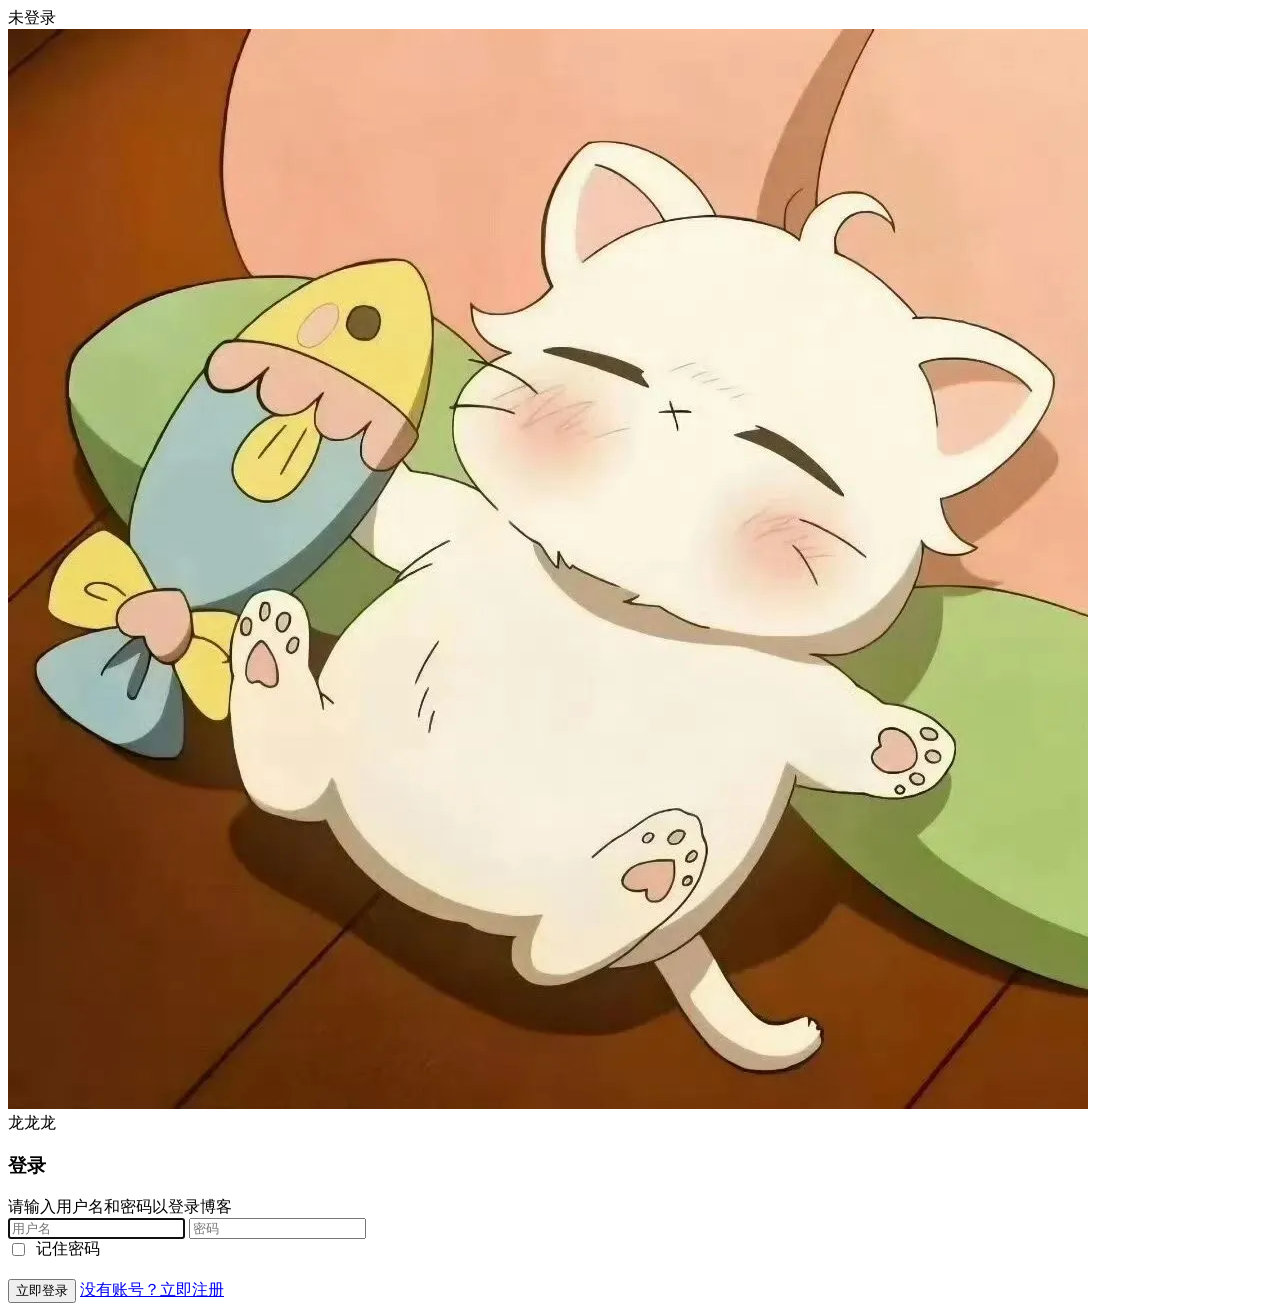
==== index.html @ 0ced5c21 "Add files via upload" ====
<!DOCTYPE html>
<html lang="zh-CN">
<head>
    <meta charset="UTF-8">
    <meta name="viewport" content="width=device-width, initial-scale=1.0">
    <title>登录到博客</title>
    <link rel="stylesheet" href="../博客/css/style.css">
</head>
<body class="login-page">

    <!-- 状态徽章（登录后显示用户名/登出） -->
    <div id="loginStatus" class="login-status-badge">未登录 <button id="logoutBtn" class="logout-btn" style="display:none">登出</button>
    </div>

    <!-- 登录卡片（玻璃效果） -->
    <div id="loginOverlay" class="login-overlay" aria-hidden="true">
        <div class="login-card" role="dialog" aria-modal="true" aria-labelledby="loginTitle">
            <div class="login-left">
                <div class="avatar-circle">
                    <img src="assets/img/photo.png" alt="avatar" onerror="this.style.display='none'">
                </div>
                <div class="profile-name">龙龙龙</div>
            </div>
            <div class="login-right">
                <h3 id="loginTitle" class="login-title">登录</h3>
                <div class="login-sub">请输入用户名和密码以登录博客</div>
                <form id="loginForm" class="login-form">
                    <input id="loginUser" name="username" class="login-input" placeholder="用户名" autocomplete="username" required />
                    <input id="loginPass" type="password" name="password" class="login-input" placeholder="密码" autocomplete="current-password" required />
                    <div class="login-row-between">
                        <label style="display:flex;align-items:center;gap:8px"><input type="checkbox" id="rememberMe"> 记住密码</label>
                        <a href="#" style="color:rgba(255,255,255,0.85);text-decoration:none;font-size:13px">忘记密码</a>
                    </div>
                    <div id="loginError" class="login-error" aria-live="polite"></div>
                    <button type="submit" class="login-btn-primary">立即登录</button>
                    <a class="login-link" href="#">没有账号？立即注册</a>
                </form>
            </div>
        </div>
    </div>

    <!-- 可选外部脚本 -->
    <script src="../博客/js/script.js"></script>

    <!-- 登录逻辑（前端示例：本地校验，示例凭证：admin/password） -->
    <script>
        (function(){
            const DEMO_USER = 'admin';// 示例用户名,作用于演示登录功能
            const DEMO_PASS = 'password';// 示例密码，作用于演示登录功能
            const overlay = document.getElementById('loginOverlay');// 登录覆盖层，用于显示和隐藏登录框
            const form = document.getElementById('loginForm');// 登录表单元素,用于提交登录请求
            const err = document.getElementById('loginError');
            const status = document.getElementById('loginStatus');
            const logoutBtn = document.getElementById('logoutBtn');

            function show(){ overlay.style.display='flex'; overlay.setAttribute('aria-hidden','false'); const u = document.getElementById('loginUser'); if(u) u.focus(); }
            function hide(){ overlay.style.display='none'; overlay.setAttribute('aria-hidden','true'); }

            async function tryRedirect(){
                const targets = ['./interface.html','/interface.html','interface.html'];
                for(const t of targets){
                    try{ const res = await fetch(t, { method: 'HEAD' }); if(res && res.ok){ window.location.href = t; return true; } }
                    catch(e){ /* 忽略 */ }
                }
                window.location.href = './interface.html';
                return false;
            }

            function setLogged(name){ localStorage.setItem('blog_logged','1'); localStorage.setItem('blog_user',name); status.firstChild && (status.firstChild.textContent = '已登录：' + name + ' '); status.childNodes && (logoutBtn.style.display='inline-block'); }
            function clearLogged(){ localStorage.removeItem('blog_logged'); localStorage.removeItem('blog_user'); status.textContent = '未登录'; logoutBtn.style.display='none'; }

            window.addEventListener('load', ()=>{
                if(localStorage.getItem('blog_logged')){
                    const name = localStorage.getItem('blog_user') || '用户';
                    setLogged(name);
                    // 要求再次输入以便演示跳转
                    show();
                } else {
                    show();
                }
            });

            // 状态区域可点击打开登录框
            status.style.cursor = 'pointer';
            status.title = '点击切换登录/切换账号';
            status.addEventListener('click', ()=>{ show(); });

            form.addEventListener('submit', (e)=>{
                e.preventDefault(); err.style.display='none';
                const u = form.username.value.trim();
                const p = form.password.value;
                if(!u || !p){ err.textContent='请填写用户名和密码'; err.style.display='block'; return; }
                if(u === DEMO_USER && p === DEMO_PASS){ setLogged(u); hide(); tryRedirect(); }
                else{ err.textContent='用户名或密码错误（示例凭证：admin / password）'; err.style.display='block'; }
            });

            // 保护性绑定：如果按钮存在则绑定
            if(logoutBtn){
                logoutBtn.addEventListener('click', ()=>{ clearLogged(); show(); const u = document.getElementById('loginUser'); if(u) u.focus(); });
            }
        })();
                    // 状态区域点击打开登录框
            status.style.cursor = 'pointer';
            status.title = '点击切换登录/切换账号';
            status.addEventListener('click', (e) => {
                if (e.target !== logoutBtn) show(); 
            });

            // 登出逻辑
            logoutBtn.addEventListener('click', (e) => {
                e.stopPropagation(); // 阻止冒泡，避免触发 status 的 click 事件
                clearLogged();
                show();
            });

            form.addEventListener('submit', (e) => {
                e.preventDefault();
                err.style.display = 'none';
                const u = form.username.value.trim();
                const p = form.password.value;
                
                if (!u || !p) {
                    err.textContent = '请填写用户名和密码';
                    err.style.display = 'block';
                    return;
                }
                
                // 演示账号校验
                if (u === DEMO_USER && p === DEMO_PASS) {
                    setLogged(u);
                    hide();
                    tryRedirect();
                } else {
                    err.textContent = '用户名或密码错误（示例：admin / password）';
                    err.style.display = 'block';
                }
            });
    </script>
</body>
</html>
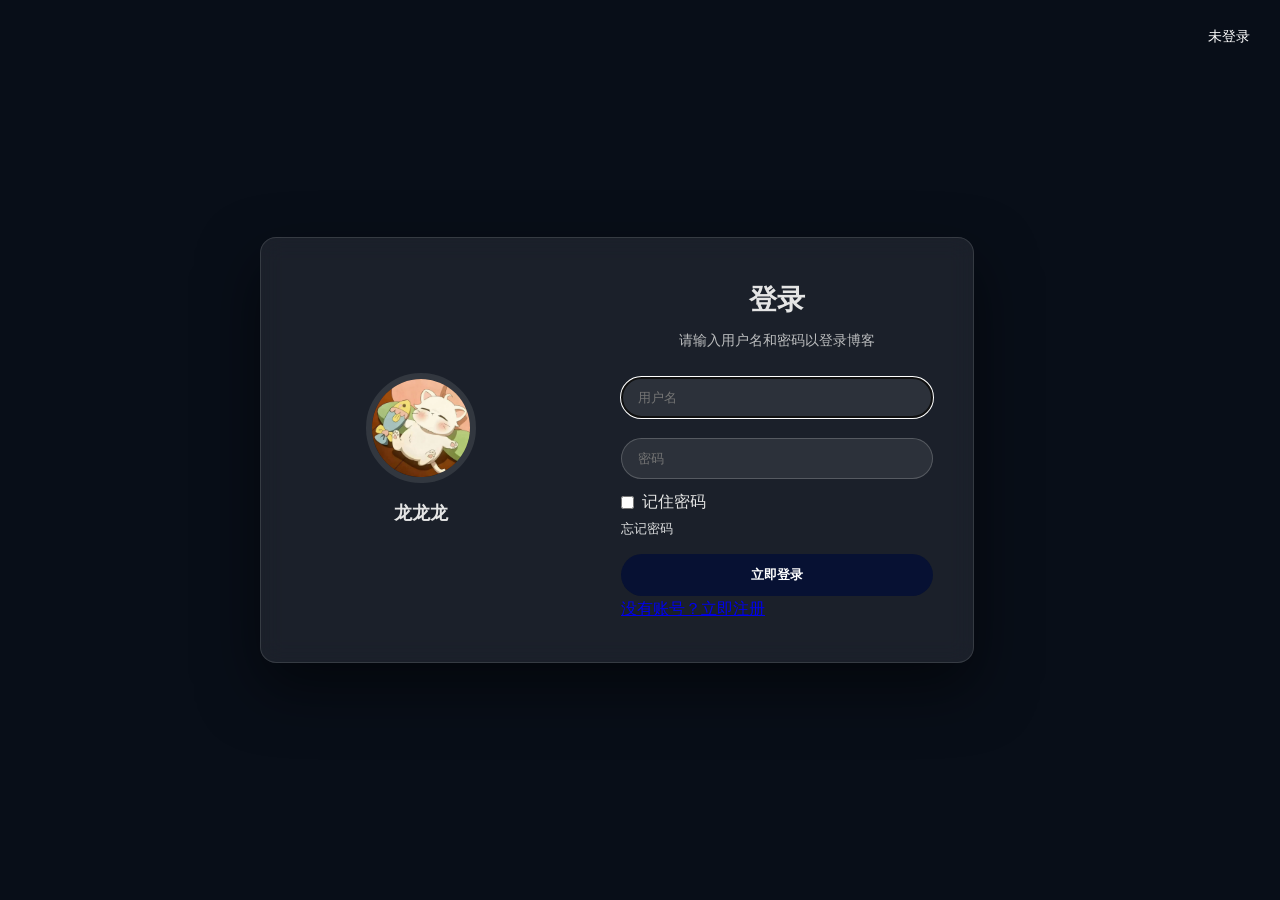
==== commit 47746b2e: "Update index.html" ====
--- a/index.html
+++ b/index.html
@@ -4,7 +4,7 @@
     <meta charset="UTF-8">
     <meta name="viewport" content="width=device-width, initial-scale=1.0">
     <title>登录到博客</title>
-    <link rel="stylesheet" href="../博客/css/style.css">
+    <link rel="stylesheet" href="css/style.css">
 </head>
 <body class="login-page">
 
@@ -40,7 +40,7 @@
     </div>
 
     <!-- 可选外部脚本 -->
-    <script src="../博客/js/script.js"></script>
+    <script src="js/script.js"></script>
 
     <!-- 登录逻辑（前端示例：本地校验，示例凭证：admin/password） -->
     <script>
@@ -137,4 +137,4 @@
             });
     </script>
 </body>
-</html>+</html>
--- a/css/style.css
+++ b/css/style.css
@@ -0,0 +1,534 @@
+/* =====================================================
+   1. 全局重置 + CSS 变量（优化对比度）
+===================================================== */
+
+/* 全局选择器重置 */
+* {
+    box-sizing: border-box; /* 作用：width/height 包含 padding 和 border；视觉效果：尺寸计算一致；设计目的：统一布局基础 */
+    margin: 0; /* 作用：清除默认外边距；视觉效果：元素不受浏览器默认间距干扰；设计目的：统一起点 */
+    padding: 0; /* 作用：清除默认内边距；视觉效果：内容不被默认 padding 推开；设计目的：统一起点 */
+}
+
+/* 去掉列表默认样式 */
+ul {
+    list-style: none; /* 作用：去掉默认圆点；视觉效果：列表干净整洁；设计目的：统一列表样式 */
+}
+
+/* 根变量定义 */
+:root {
+    --header-height: 60px; /* 导航栏高度；视觉效果：导航栏统一高度；设计目的：全局布局一致 */
+    --sidebar-width: 280px; /* 侧边栏宽度固定；视觉效果：侧边栏占位稳定；设计目的：左右布局可控 */
+    --card-radius: 12px; /* 卡片圆角；视觉效果：界面柔和；设计目的：统一界面圆角风格 */
+    --input-radius: 8px; /* 输入框圆角；视觉效果：输入框柔和；设计目的：表单风格统一 */
+    --btn-radius: 24px; /* 胶囊按钮圆角；视觉效果：按钮圆润；设计目的：统一按钮样式 */
+    --bg-dark: #0f1a2b; /* 主背景色；视觉效果：深色界面；设计目的：深色模式主色 */
+    --bg-dark-panel: #192839; /* 面板背景色；视觉效果：与背景区分；设计目的：层次感 */
+    --bg-card: #1f2c3e; /* 卡片背景色；视觉效果：卡片凸显；设计目的：层次分明 */
+    --text-main: #e5e5e5; /* 主文字颜色；视觉效果：高对比易读；设计目的：深色模式可读性高 */
+    --text-muted: #aaa; /* 次要文字颜色；视觉效果：弱化信息；设计目的：提示次要信息 */
+    --nav-link-color: #1a73e8; /* 导航链接默认颜色；视觉效果：明亮突出；设计目的：导航可识别 */
+    --nav-link-hover: #145dbf; /* 导航悬停颜色；视觉效果：交互反馈明显；设计目的：用户体验增强 */
+    --focus-color: #6c5ce7; /* 输入框/按钮聚焦颜色；视觉效果：焦点突出；设计目的：交互反馈明显 */
+    --gradient-primary: linear-gradient(to right, #6F42C1, #4A90E2); /* 主渐变色；视觉效果：渐变装饰；设计目的：增强界面层次 */
+    --btn-primary-bg: #071133; /* 登录按钮背景色；视觉效果：深色突出；设计目的：重要按钮 */
+    --btn-contact-bg: #e91e63; /* 联系按钮背景色；视觉效果：鲜艳突出；设计目的：行动呼吁按钮 */
+}
+
+/* =====================================================
+   2. 全站基础 body
+===================================================== */
+/* 全局 body 样式 */
+body {
+    font-family: -apple-system, BlinkMacSystemFont, "Segoe UI", Roboto, "Noto Sans SC", Helvetica, Arial, sans-serif; /* 系统优先字体栈；视觉效果：文字自然现代；设计目的：跨平台一致性 */
+    background-color: var(--bg-dark); /* 背景色；视觉效果：深色模式；设计目的：统一主色 */
+    color: var(--text-main); /* 主文字颜色；视觉效果：可读性高；设计目的：保证内容阅读舒适 */
+    line-height: 1.6; /* 行高；视觉效果：阅读舒适；设计目的：提升可读性 */
+}
+
+/* =====================================================
+   3. 主站页面布局（header + sidebar + content）
+===================================================== */
+/* 应用页面整体布局 */
+body.app-page {
+    overflow: hidden; /* 禁止 body 滚动；视觉效果：滚动由内部区域控制；设计目的：布局可控 */
+}
+/* 固定顶部导航栏 */
+.site-header {
+    height: var(--header-height); /* 导航栏高度固定；视觉效果：一致性；设计目的：全局统一 */
+    background-color: var(--bg-dark-panel); /* 面板背景；视觉效果：区分背景和内容；设计目的：增强层次感 */
+    padding: 10px 20px; /* 内边距；视觉效果：内容不贴边；设计目的：可读性和舒适度 */
+    position: fixed; /* 固定导航栏；视觉效果：导航始终可见；设计目的：用户操作便利 */
+    top: 0; left: 0; /* 定位在顶部左边；视觉效果：固定位置；设计目的：全局布局 */
+    width: 100%; /* 横向铺满；视觉效果：导航贯穿页面；设计目的：美观统一 */
+    z-index: 1000; /* 层级最高；视觉效果：导航覆盖内容；设计目的：保证可操作 */
+    box-shadow: 0 1px 4px rgba(0,0,0,0.35); /* 底部阴影；视觉效果：立体感；设计目的：导航浮起明显 */
+}
+/* 导航菜单布局 */
+.main-nav ul {
+    display: flex; /* 横向布局；视觉效果：水平排列；设计目的：方便导航 */
+    gap: 20px; /* 菜单间距；视觉效果：间隔清晰；设计目的：提高可点击性 */
+    justify-content: flex-end; /* 内容靠右对齐；视觉效果：布局美观；设计目的：符合 UI 习惯 */
+    align-items: center; /* 垂直居中；视觉效果：整齐；设计目的：视觉统一 */
+}
+/* 导航链接样式 */
+.main-nav a,
+.nav-toggle-btn {
+    background: none; /* 去掉默认背景；视觉效果：简洁；设计目的：统一风格 */
+    border: none; /* 去掉边框；视觉效果：简洁；设计目的：统一风格 */
+    color: var(--nav-link-color); /* 链接颜色；视觉效果：明亮；设计目的：可识别导航 */
+    font-size: 14px; /* 字体大小；视觉效果：清晰可读；设计目的：统一风格 */
+    cursor: pointer; /* 鼠标手型；视觉效果：提示可点击；设计目的：交互反馈 */
+    text-decoration: none; /* 去下划线；视觉效果：干净；设计目的：风格统一 */
+}
+/* 悬停和激活状态 */
+.main-nav a:hover {
+    color: var(--nav-link-hover); /* 悬停变色；视觉效果：交互提示；设计目的：用户体验提升 */
+}
+/* 当前页高亮 */
+.main-nav a.active {
+    font-weight: 700; /* 当前页加粗；视觉效果：高亮；设计目的：导航状态指示 */
+}
+/* 页面主内容布局 */
+.page-wrapper {
+    display: flex; /* 左右布局；视觉效果：分栏明确；设计目的：页面主布局 */
+    margin-top: var(--header-height); /* 避开导航栏；视觉效果：不会遮挡；设计目的：布局正确 */
+    height: calc(100vh - var(--header-height)); /* 剩余高度；视觉效果：内容填满屏幕；设计目的：布局自适应 */
+    position: relative; /* 相对定位；视觉效果：可作为子元素定位参照；设计目的：布局控制 */
+    cursor: pointer; /* 鼠标手型；视觉效果：整体可交互；设计目的：提示可操作区域 */
+}
+/* 当屏幕宽度小于 768px（手机端）时执行以下样式 */
+@media screen and (max-width: 768px) {
+    .page-wrapper {
+        /* 1. 核心修改：由左右布局改为上下布局 */
+        flex-direction: column; 
+        /* 2. 核心修改：取消固定高度，允许内容撑开页面产生滚动条 */
+        height: auto; 
+        min-height: calc(100vh - var(--header-height)); 
+        /* 3. 这里的 margin-top 保持现状即可 */
+        overflow-x: hidden; /* 防止左右晃动 */
+    }
+    /* 4. 确保内部的侧边栏和主内容在手机上宽度占满 100% */
+    .sidebar-container, 
+    .main-content { /* 假设你的主内容类名是这个 */
+        width: 100% !important;
+        height: auto !important;
+    }
+}
+/* 侧边栏样式 */
+.sidebar-container {
+    flex: 0 0 var(--sidebar-width); /* 固定宽度；视觉效果：侧边栏稳定；设计目的：左右布局明确 */
+    background-color: var(--bg-dark); /* 背景色；视觉效果：区分主内容；设计目的：层次分明 */
+    padding: 20px; /* 内边距；视觉效果：内容不贴边；设计目的：可读性 */
+    overflow-y: auto; /* 超出内容滚动；视觉效果：滚动流畅；设计目的：内容完整显示 */
+}
+/* 响应式适配：针对手机端（屏幕宽度小于 768px） */
+@media screen and (max-width: 768px) {   
+    /* 1. 让最外层容器从左右排列 变成 上下排列 */
+    .page-wrapper {
+        flex-direction: column !important;
+        height: auto !important; /* 允许页面向下滚动，不限制在屏幕高度内 */
+    }
+    /* 2. 修改侧边栏：让它占满宽度，不再固定 */
+    .sidebar-container {
+        flex: none !important;    /* 取消固定的 flex 比例 */
+        width: 100% !important;  /* 宽度占满手机屏幕 */
+        height: auto !important; /* 高度随内容自适应 */
+        overflow-y: visible !important; /* 手机端通常让整页滚动，而不是局部滚动 */
+        border-bottom: 1px solid rgba(255,255,255,0.1); /* 可选：加个底边线区分内容 */
+        padding: 15px;           /* 手机端稍微缩小内边距 */
+    }
+    /* 3. 确保头像和文字在手机上居中（可选，视觉更佳） */
+    .profile-header {
+        text-align: center;
+        display: flex;
+        flex-direction: column;
+        align-items: center;
+    }
+}
+
+.main-content-container {
+    flex: 1; /* 占剩余空间；视觉效果：内容区域自适应；设计目的：主内容显示充分 */
+    background-color: var(--bg-dark-panel); /* 面板背景；视觉效果：和侧边栏区分；设计目的：层次感 */
+    overflow-y: auto; /* 内容滚动；视觉效果：独立滚动；设计目的：用户体验优化 */
+}
+
+/* =====================================================
+   4. 公共组件（Profile/Stats/Hero/Footer）
+===================================================== */
+
+.profile-card,
+.hero-section,
+.stat-card,
+.story-section,
+.site-footer {
+    border-radius: var(--card-radius); /* 圆角；视觉效果：柔和；设计目的：统一界面圆角风格 */
+    margin-bottom: 20px; /* 底部间距；视觉效果：元素分离；设计目的：增强可读性 */
+    box-shadow: 0 6px 20px rgba(0,0,0,0.3); /* 阴影；视觉效果：浮起感明显；设计目的：层次突出 */
+}
+/* 计数器 */
+#post-count {
+    transition: all 0.3s cubic-bezier(0.175, 0.885, 0.32, 1.275);/* 过渡动画；视觉效果：变化平滑；设计目的：增强交互体验 */
+    display: inline-block;/* 使 transform 生效；视觉效果：动画流畅；设计目的：交互反馈 */
+}
+/* 数字变化时的小动画类，可通过 JS 切换触发 */
+.count-bump { transform: scale(1.3); }/* 放大效果；视觉效果：数字突出；设计目的：引起注意 */
+/* Profile 卡片 */
+.profile-card {
+    background: var(--bg-card); /* 背景色；视觉效果：卡片突出；设计目的：与面板区分 */
+    padding: 20px; /* 内边距；视觉效果：内容不贴边；设计目的：可读性 */
+    position: relative; /* 相对定位；视觉效果：可放置绝对定位元素；设计目的：布局控制 */
+    display: inline-block; /* 根据内容宽度自适应；视觉效果：自然尺寸；设计目的：灵活布局 */
+}
+/* 头像占位 */
+.avatar-placeholder {
+    --avatar-size: 80px; /* 头像尺寸变量；视觉效果：统一头像大小；设计目的：全局统一 */
+    width: var(--avatar-size); /* 宽度；视觉效果：统一大小；设计目的：统一布局 */
+    height: var(--avatar-size); /* 高度；视觉效果：统一大小；设计目的：统一布局 */
+    border-radius: 50%; /* 圆形；视觉效果：圆形头像；设计目的：美观 */
+    overflow: hidden; /* 裁剪多余部分；视觉效果：头像干净；设计目的：保持形状 */
+    display: inline-flex; /* Flex 布局；视觉效果：居中内容；设计目的：方便居中 */
+    align-items: center; /* 垂直居中；视觉效果：头像居中；设计目的：布局美观 */
+    justify-content: center; /* 水平居中；视觉效果：头像居中；设计目的：布局美观 */
+    background: #666; /* 占位背景色；视觉效果：无图时灰色；设计目的：视觉占位 */
+    color: #fff; /* 文字颜色；视觉效果：白色文字；设计目的：对比清晰 */
+}
+/* 头像图片 */
+.avatar-placeholder img {
+    width: 100%; /* 图片铺满容器；视觉效果：完整显示；设计目的：统一尺寸 */
+    height: 100%; /* 图片高度铺满；视觉效果：完整显示；设计目的：统一尺寸 */
+    object-fit: cover; /* 等比裁剪；视觉效果：不变形；设计目的：美观 */
+}
+/* 用户名 */
+.user-handle {
+    display: block; /* 占一行；视觉效果：整齐；设计目的：排版规范 */
+    font-weight: bold; /* 加粗；视觉效果：突出用户名；设计目的：信息层次 */
+    margin-top: 10px; /* 顶部间距；视觉效果：与头像分开；设计目的：增强可读性 */
+}
+/* 标语 */
+.tagline {
+    font-size: 12px; /* 小字体；视觉效果：弱化信息；设计目的：提示次要信息 */
+    color: var(--text-muted); /* 次要文字颜色；视觉效果：弱化；设计目的：层次分明 */
+}
+/* 联系按钮 */
+.contact-btn {
+    margin-top: 15px; /* 顶部间距；视觉效果：按钮不紧贴内容；设计目的：美观可点击 */
+    background: var(--btn-contact-bg); /* 背景色；视觉效果：鲜艳突出；设计目的：行动呼吁 */
+    color: #fff; /* 文字颜色；视觉效果：白色可读；设计目的：按钮清晰 */
+    border: none; /* 去边框；视觉效果：简洁；设计目的：统一风格 */
+    padding: 8px 15px; /* 内边距；视觉效果：点击舒适；设计目的：交互体验 */
+    border-radius: 4px; /* 小圆角；视觉效果：柔和；设计目的：统一风格 */
+    cursor: pointer; /* 鼠标手型；视觉效果：可点击提示；设计目的：交互提示 */
+}
+
+/* Hero 区 */
+.hero-section {
+    height: 200px; /* 高度固定；视觉效果：显眼；设计目的：突出顶部信息 */
+    padding: 40px; /* 内边距；视觉效果：内容不贴边；设计目的：可读性 */
+    background: var(--gradient-primary); /* 渐变背景；视觉效果：装饰性强；设计目的：增强视觉层次 */
+    color: #fff; /* 字体颜色；视觉效果：高对比；设计目的：可读性 */
+}
+
+/* 统计卡片布局 */
+.stats-overview {
+    display: grid; /* Grid 布局；视觉效果：整齐排列；设计目的：三列布局 */
+    grid-template-columns: repeat(3, 1fr); /* 三等分；视觉效果：均分宽度；设计目的：整齐美观 */
+    gap: 20px; /* 间距；视觉效果：卡片不贴合；设计目的：清晰分隔 */
+}
+
+.stat-card {
+    background: var(--bg-card); /* 背景色；视觉效果：浮起；设计目的：区分内容 */
+    padding: 20px; /* 内边距；视觉效果：内容舒适；设计目的：可读性 */
+    text-align: center; /* 居中；视觉效果：整齐；设计目的：可读性 */
+}
+
+.stat-card .count {
+    font-size: 2rem; /* 大号字体；视觉效果：突出数字；设计目的：信息层级清晰 */
+    font-weight: bold; /* 加粗；视觉效果：显眼；设计目的：层次分明 */
+    color: #4A90E2; /* 主题色；视觉效果：突出；设计目的：引导视觉 */
+}
+
+.stat-card p {
+    font-size: 14px; /* 小字体；视觉效果：辅助信息；设计目的：次要信息 */
+    color: var(--text-muted); /* 弱化文字；视觉效果：不抢眼；设计目的：层次分明 */
+}
+
+.story-section {
+    background: var(--bg-card); /* 背景色；视觉效果：浮起；设计目的：区分内容 */
+    padding: 20px; /* 内边距；视觉效果：舒适；设计目的：可读性 */
+}
+
+.story-section p {
+    color: #aaa; /* 次要文字；视觉效果：弱化；设计目的：层次分明 */
+    margin-bottom: 10px; /* 底部间距；视觉效果：段落分隔；设计目的：可读性 */
+}
+
+.site-footer {
+    padding: 20px; /* 内边距；视觉效果：内容舒适；设计目的：统一底部 */
+    text-align: center; /* 居中；视觉效果：整齐；设计目的：视觉统一 */
+    background: var(--bg-dark); /* 背景色；视觉效果：深色底部；设计目的：视觉统一 */
+    color: var(--text-muted); /* 次要文字；视觉效果：弱化；设计目的：底部信息提示 */
+}
+/* =====================================================
+   5. 浅色模式（优化对比度）
+===================================================== */
+
+body.light-mode {
+    --bg-dark: #f8f9fa; /* 主背景色；视觉效果：浅色模式；设计目的：符合白天阅读习惯 */
+    --bg-dark-panel: #ffffff; /* 面板背景色；视觉效果：与主体区分；设计目的：层次分明 */
+    --bg-card: #ffffff; /* 卡片背景色；视觉效果：白卡片突出；设计目的：统一卡片风格 */
+    --text-main: #222; /* 主文字颜色；视觉效果：深色文字在浅背景上清晰；设计目的：可读性高 */
+    --text-muted: #666; /* 次要文字颜色；视觉效果：弱化信息；设计目的：层次分明 */
+}
+
+body.light-mode .profile-card,
+body.light-mode .stat-card,
+body.light-mode .story-section,
+body.light-mode .upload-section {
+    border: 1px solid rgba(0,0,0,0.06); /* 轻边框；视觉效果：分隔卡片；设计目的：层次感 */
+    box-shadow: 0 6px 20px rgba(0,0,0,0.06); /* 阴影；视觉效果：轻浮起感；设计目的：浅色模式下层次分明 */
+}
+
+/* =====================================================
+   6. 登录页（优化毛玻璃 + 对比）
+===================================================== */
+
+body.login-page {
+    height: 100vh; /* 占满视口；视觉效果：全屏显示；设计目的：聚焦登录 */
+    background-image: url("./assets/img/wall.png"); /* 背景图；视觉效果：界面美观；设计目的：增加视觉吸引力 */
+    background-size: cover; /* 背景铺满；视觉效果：无空白；设计目的：美观 */
+    background-position: center; /* 背景居中；视觉效果：保持主体在中间；设计目的：美观 */
+    background-attachment: fixed; /* 背景固定；视觉效果：视差效果；设计目的：视觉层次 */
+    overflow: hidden; /* 禁止滚动；视觉效果：界面静止；设计目的：防止滚动干扰 */
+    display: flex; /* Flex 布局；视觉效果：居中；设计目的：快速布局 */
+    align-items: center; /* 垂直居中；视觉效果：卡片居中；设计目的：视觉聚焦 */
+    justify-content: center; /* 水平居中；视觉效果：卡片居中；设计目的：视觉聚焦 */
+}
+
+body.login-page::before {
+    content: ""; /* 必须有 content；视觉效果：创建遮罩层；设计目的：突出登录卡片 */
+    position: fixed; /* 固定层；视觉效果：覆盖全屏；设计目的：遮罩效果 */
+    inset: 0; /* 顶右下左 0；视觉效果：全覆盖；设计目的：遮罩 */
+    background: rgba(0,0,0,0.45); /* 半透明黑色；视觉效果：背景暗化；设计目的：突出卡片 */
+    z-index: 0; /* 层级最底；视觉效果：位于背景下方；设计目的：遮罩基础 */
+}
+
+.login-overlay {
+    position: relative; /* 相对定位；视觉效果：建立层级上下文；设计目的：确保卡片在遮罩之上 */
+    z-index: 2; /* 层级高于遮罩；视觉效果：显示在前；设计目的：保证可交互 */
+    padding: 36px; /* 内边距；视觉效果：与视口边缘保持空隙；设计目的：美观舒适 */
+}
+
+.login-card {
+    width: 760px; /* 固定宽度；视觉效果：桌面端美观；设计目的：控制卡片尺寸 */
+    max-width: 94%; /* 自适应小屏；视觉效果：响应式；设计目的：兼容不同屏幕 */
+    display: flex; /* 左右分栏；视觉效果：布局清晰；设计目的：结构分明 */
+    overflow: hidden; /* 裁剪溢出；视觉效果：保持整洁；设计目的：视觉整洁 */
+    border-radius: 16px; /* 大圆角；视觉效果：柔和；设计目的：美观 */
+    background: rgba(255,255,255,0.08); /* 半透明背景；视觉效果：毛玻璃；设计目的：突出层次 */
+    backdrop-filter: blur(12px); /* 毛玻璃模糊；视觉效果：柔化背景；设计目的：视觉分层 */
+    border: 1px solid rgba(255,255,255,0.12); /* 边框；视觉效果：轻浮起感；设计目的：层次突出 */
+    box-shadow: 0 25px 60px rgba(0,0,0,0.5); /* 深阴影；视觉效果：突出层次；设计目的：聚焦卡片 */
+}
+
+.login-left {
+    flex: 0 0 320px; /* 固定宽度；视觉效果：左侧稳定；设计目的：头像/信息布局 */
+    padding: 40px; /* 内边距；视觉效果：内容不贴边；设计目的：舒适可读 */
+    display: flex; /* Flex 布局；视觉效果：垂直排列；设计目的：居中布局 */
+    flex-direction: column; /* 垂直排列；视觉效果：结构清晰；设计目的：信息逻辑 */
+    align-items: center; /* 水平居中；视觉效果：整齐；设计目的：视觉美观 */
+    justify-content: center; /* 垂直居中；视觉效果：居中；设计目的：视觉聚焦 */
+}
+
+.avatar-circle {
+    width: 110px; /* 宽度；视觉效果：固定头像；设计目的：统一头像尺寸 */
+    height: 110px; /* 高度；视觉效果：统一头像；设计目的：统一头像尺寸 */
+    border-radius: 50%; /* 圆形；视觉效果：圆形头像；设计目的：美观 */
+    overflow: hidden; /* 裁剪溢出；视觉效果：整洁；设计目的：保持圆形 */
+    border: 6px solid rgba(255,255,255,0.1); /* 描边；视觉效果：突出头像；设计目的：视觉分层 */
+}
+
+.avatar-circle img {
+    width: 100%; /* 图片宽度填满容器；视觉效果：完整显示；设计目的：统一尺寸 */
+    height: 100%; /* 图片高度填满容器；视觉效果：完整显示；设计目的：统一尺寸 */
+    object-fit: cover; /* 等比裁剪；视觉效果：不变形；设计目的：美观 */
+}
+
+.profile-name {
+    margin-top: 16px; /* 顶部间距；视觉效果：与头像分隔；设计目的：美观 */
+    font-size: 18px; /* 字号；视觉效果：突出用户名；设计目的：信息层次清晰 */
+    font-weight: 600; /* 半粗体；视觉效果：强调；设计目的：突出重点 */
+}
+
+.login-right {
+    flex: 1; /* 占据剩余空间；视觉效果：自适应；设计目的：表单区域 */
+    padding: 40px; /* 内边距；视觉效果：舒适；设计目的：阅读舒适 */
+}
+
+.login-title {
+    text-align: center; /* 居中；视觉效果：标题突出；设计目的：统一布局 */
+    font-size: 28px; /* 大字体；视觉效果：显眼；设计目的：强调页面目的 */
+    margin-bottom: 6px; /* 下间距；视觉效果：与副标题分开；设计目的：美观 */
+}
+
+.login-sub {
+    text-align: center; /* 居中；视觉效果：整齐；设计目的：统一布局 */
+    font-size: 14px; /* 小字体；视觉效果：辅助信息；设计目的：不抢眼 */
+    opacity: 0.8; /* 半透明；视觉效果：弱化；设计目的：辅助信息 */
+    margin-bottom: 16px; /* 底部间距；视觉效果：与表单区分；设计目的：美观 */
+}
+
+.login-form {
+    max-width: 380px; /* 最大宽度；视觉效果：表单居中；设计目的：限制表单宽度 */
+    margin: 0 auto; /* 居中；视觉效果：视觉统一；设计目的：布局美观 */
+}
+
+.login-input {
+    width: 100%; /* 占满容器；视觉效果：输入空间充足；设计目的：用户体验 */
+    padding: 12px 16px; /* 内边距；视觉效果：输入舒适；设计目的：可读性 */
+    margin: 10px 0; /* 上下间距；视觉效果：输入分隔；设计目的：可读性 */
+    border-radius: var(--btn-radius); /* 胶囊圆角；视觉效果：柔和；设计目的：统一风格 */
+    border: 1px solid rgba(255,255,255,0.2); /* 边框；视觉效果：浮起；设计目的：视觉层次 */
+    background: rgba(255,255,255,0.08); /* 半透明背景；视觉效果：毛玻璃；设计目的：视觉层次 */
+    color: #fff; /* 字体颜色；视觉效果：高对比；设计目的：可读性 */
+}
+
+.login-btn-primary {
+    width: 100%; /* 宽度填满；视觉效果：按钮突出；设计目的：易点击 */
+    margin-top: 14px; /* 顶部间距；视觉效果：与输入框分开；设计目的：视觉舒适 */
+    padding: 12px; /* 内边距；视觉效果：点击舒适；设计目的：交互体验 */
+    border-radius: var(--btn-radius); /* 圆角；视觉效果：柔和；设计目的：统一风格 */
+    border: none; /* 去边框；视觉效果：简洁；设计目的：视觉统一 */
+    background: var(--btn-primary-bg); /* 背景色；视觉效果：突出；设计目的：强调主要操作 */
+    color: #fff; /* 文字颜色；视觉效果：可读性高；设计目的：按钮清晰 */
+    font-weight: 700; /* 加粗；视觉效果：显眼；设计目的：操作优先级 */
+    cursor: pointer; /* 鼠标手型；视觉效果：提示可点击；设计目的：交互反馈 */
+}
+
+.login-status-badge {
+    position: absolute; /* 绝对定位；视觉效果：卡片右上角显示；设计目的：状态提示 */
+    top: 20px; /* 顶部间距；视觉效果：不贴边；设计目的：美观 */
+    right: 20px; /* 右侧间距；视觉效果：固定位置；设计目的：美观 */
+    color: #fff; /* 文字颜色；视觉效果：高对比；设计目的：易读 */
+    font-size: 14px; /* 字号；视觉效果：醒目；设计目的：可读性 */
+    padding: 5px 10px; /* 内边距；视觉效果：内容舒适；设计目的：美观 */
+    z-index: 100; /* 层级高；视觉效果：显示在最上层；设计目的：信息不被遮挡 */
+}
+
+.logout-btn {
+    background: none; /* 去背景；视觉效果：清爽；设计目的：伪链接风格 */
+    border: none; /* 去边框；视觉效果：清爽；设计目的：统一风格 */
+    color: #4A90E2; /* 链接色；视觉效果：可识别；设计目的：提示可操作 */
+    cursor: pointer; /* 鼠标手型；视觉效果：提示可点击；设计目的：交互反馈 */
+    text-decoration: none; /* 去下划线；视觉效果：简洁；设计目的：统一风格 */
+    margin-left: 5px; /* 左间距；视觉效果：与前元素分开；设计目的：美观 */
+    font-size: 14px; /* 字号；视觉效果：可读；设计目的：统一风格 */
+}
+
+.logout-btn:hover {
+    text-decoration: underline; /* 悬停下划线；视觉效果：交互提示；设计目的：提示可点击 */
+}
+
+@media (max-width: 880px) {
+    .login-card {
+        flex-direction: column; /* 左右改上下布局；视觉效果：响应式；设计目的：小屏可读性 */
+    }
+    .login-left,
+    .login-right {
+        padding: 24px; /* 缩小内边距；视觉效果：适应小屏；设计目的：布局美观 */
+    }
+}
+
+/* =====================================================
+   7. 下拉菜单
+===================================================== */
+
+.dropdown {
+    position: relative; /* 相对定位；视觉效果：提供参照；设计目的：下拉绝对定位 */
+    display: inline-block; /* 横向排列；视觉效果：可横向布局；设计目的：导航使用 */
+}
+
+.dropdown-content {
+    display: none; /* 默认隐藏；视觉效果：菜单不显示；设计目的：交互触发 */
+    position: absolute; /* 绝对定位；视觉效果：浮在父元素下方；设计目的：下拉显示 */
+    background-color: #f9f9f9; /* 背景色；视觉效果：干净；设计目的：突出菜单项 */
+    min-width: 160px; /* 最小宽度；视觉效果：内容完整；设计目的：可点击区域 */
+    box-shadow: 0 8px 16px rgba(0,0,0,0.2); /* 阴影；视觉效果：浮起感；设计目的：层次分明 */
+    z-index: 1; /* 层级；视觉效果：在内容上方；设计目的：保证可点击 */
+    top: 100%; /* 紧贴父元素底部；视觉效果：自然下拉；设计目的：布局合理 */
+    left: 0; /* 左对齐；视觉效果：整齐；设计目的：视觉统一 */
+}
+
+.dropdown-content a {
+    color: black; /* 字体颜色；视觉效果：清晰可读；设计目的：可点击 */
+    padding: 12px 16px; /* 内边距；视觉效果：点击舒适；设计目的：可操作 */
+    text-decoration: none; /* 去下划线；视觉效果：简洁；设计目的：统一风格 */
+    display: block; /* 块级元素；视觉效果：整行可点击；设计目的：提高交互 */
+    text-align: left; /* 左对齐；视觉效果：整齐；设计目的：美观 */
+}
+
+.dropdown-content a:hover {
+    background-color: #ddd; /* 悬停背景；视觉效果：高亮提示；设计目的：交互反馈 */
+}
+
+.dropdown:hover .dropdown-content {
+    display: block; /* 悬停显示；视觉效果：下拉出现；设计目的：交互触发 */
+}
+
+.dropdown:hover > a {
+    background-color: #555; /* 悬停背景；视觉效果：高亮；设计目的：交互提示 */
+    color: white; /* 字体颜色；视觉效果：对比明显；设计目的：可读 */
+}
+
+/* =====================================================
+   8. 文章列表 & 编辑器
+===================================================== */
+.upload-section{
+  margin-top:30px; /* 上外边距；视觉效果：与上方内容拉开距离；设计目的：版块分区清晰 */
+  padding-bottom:50px; /* 下内边距；视觉效果：底部留白；设计目的：滚动和视觉呼吸感 */
+}
+
+.post-editor-card{
+  background:var(--card); /* 背景色（主题变量）；视觉效果：随深浅色切换；设计目的：统一主题系统 */
+  color:var(--text); /* 文字颜色（主题变量）；视觉效果：始终清晰可读；设计目的：主题一致性 */
+  border-radius:15px; /* 圆角；视觉效果：柔和卡片；设计目的：弱化边界、提升质感 */
+  padding:25px; /* 内边距；视觉效果：内容不拥挤；设计目的：提升可读性 */
+  box-shadow:0 10px 30px rgba(0,0,0,0.08); /* 阴影；视觉效果：卡片悬浮感；设计目的：增强层级关系 */
+  margin-bottom:30px; /* 下外边距；视觉效果：卡片之间分隔；设计目的：布局清晰 */
+}
+
+.post-editor-card h3{
+  margin-top:0; /* 去除默认上边距；视觉效果：标题紧贴卡片顶部；设计目的：视觉对齐 */
+  color:var(--text); /* 标题颜色（主题变量）；视觉效果：高对比清晰；设计目的：主题一致 */
+}
+
+.post-editor-card input,
+.post-editor-card textarea{
+  width:100%; /* 宽度占满父容器；视觉效果：输入区域宽敞；设计目的：提升输入体验 */
+  border:1px solid var(--border); /* 边框颜色（主题变量）；视觉效果：柔和分隔；设计目的：区分输入区域 */
+  background:var(--input-bg); /* 输入框背景（主题变量）；视觉效果：适配深浅色；设计目的：主题统一 */
+  color:var(--text); /* 输入文字颜色（主题变量）；视觉效果：始终可读；设计目的：无障碍体验 */
+  border-radius:var(--input-radius); /* 圆角；视觉效果：柔和表单风格；设计目的：组件统一 */
+  padding:12px; /* 内边距；视觉效果：输入舒适；设计目的：可读性与易用性 */
+  margin-top:10px; /* 上外边距；视觉效果：与上方元素分离；设计目的：布局清晰 */
+  outline:none; /* 去除默认聚焦轮廓；视觉效果：更简洁；设计目的：统一视觉风格 */
+  transition:border 0.3s; /* 边框过渡动画；视觉效果：状态变化平滑；设计目的：增强交互反馈 */
+}
+
+.post-editor-card input:focus,
+.post-editor-card textarea:focus{
+  border-color:var(--focus-color); /* 聚焦边框色；视觉效果：当前输入项高亮；设计目的：明确焦点位置 */
+}
+
+.blog-post{
+  background:var(--card); /* 文章背景（主题变量）；视觉效果：卡片化显示；设计目的：内容承载区域 */
+  color:var(--text); /* 文章文字颜色（主题变量）；视觉效果：清晰易读；设计目的：主题一致 */
+  padding:20px; /* 内边距；视觉效果：内容舒展；设计目的：提高阅读体验 */
+  border-radius:var(--card-radius); /* 圆角；视觉效果：柔和卡片；设计目的：整体风格统一 */
+  margin-bottom:20px; /* 下外边距；视觉效果：文章分隔；设计目的：列表层次清晰 */
+  animation:fadeIn 0.5s ease; /* 渐显动画；视觉效果：内容自然出现；设计目的：增强界面动效 */
+  border-left:6px solid var(--focus-color); /* 左侧强调线；视觉效果：视觉锚点；设计目的：突出文章内容 */
+}
+@keyframes fadeIn {
+  from { opacity: 0; transform: translateY(10px); } /* 初始状态；视觉效果：轻微下移透明；设计目的：动画起点 */
+  to { opacity: 1; transform: translateY(0); } /* 结束状态；视觉效果：自然出现；设计目的：动画终点 */
+}
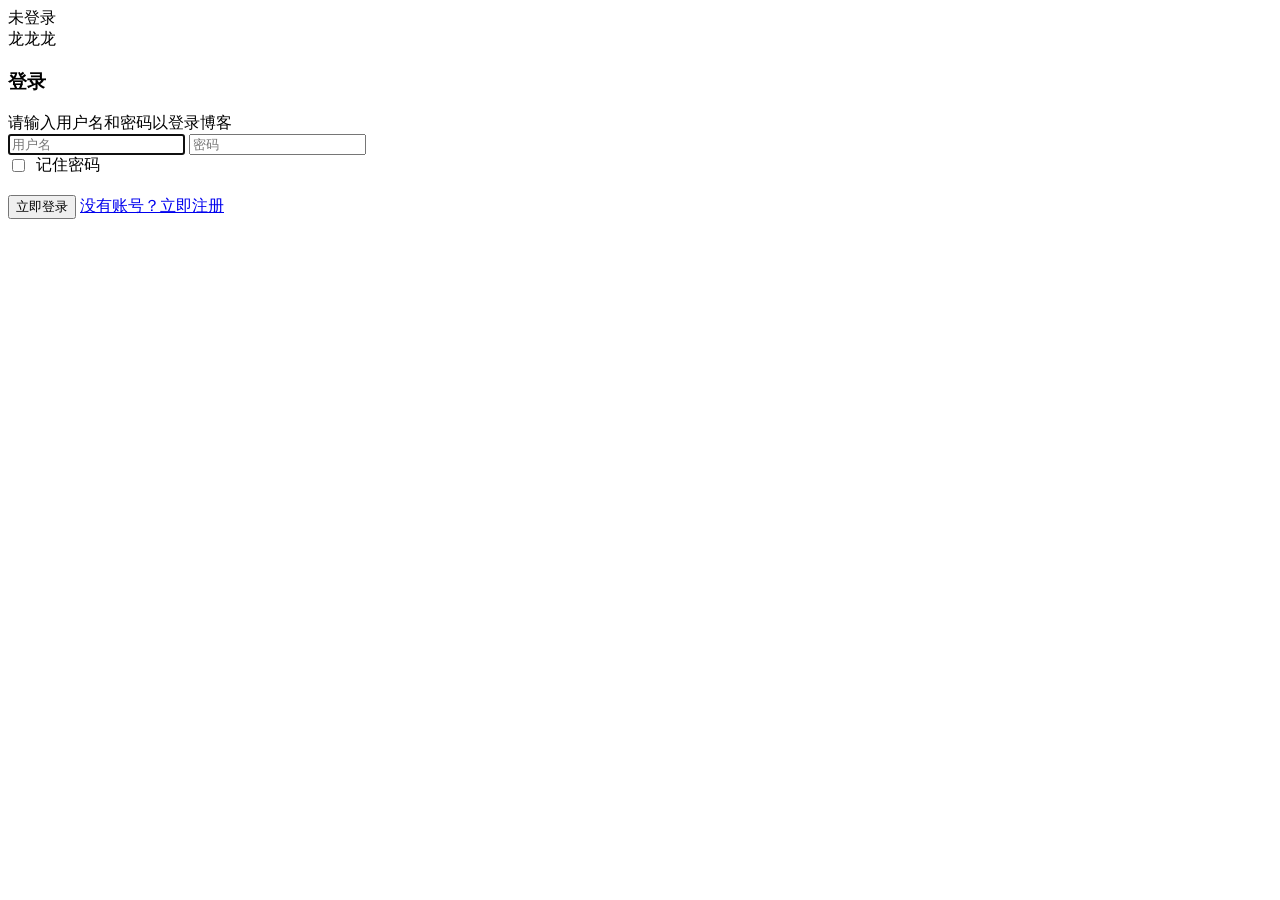
==== commit a76a1b7f: "Update index.html" ====
--- a/index.html
+++ b/index.html
@@ -4,6 +4,7 @@
     <meta charset="UTF-8">
     <meta name="viewport" content="width=device-width, initial-scale=1.0">
     <title>登录到博客</title>
+    <base href="/exclusive-diary1.github.io/">
     <link rel="stylesheet" href="css/style.css">
 </head>
 <body class="login-page">
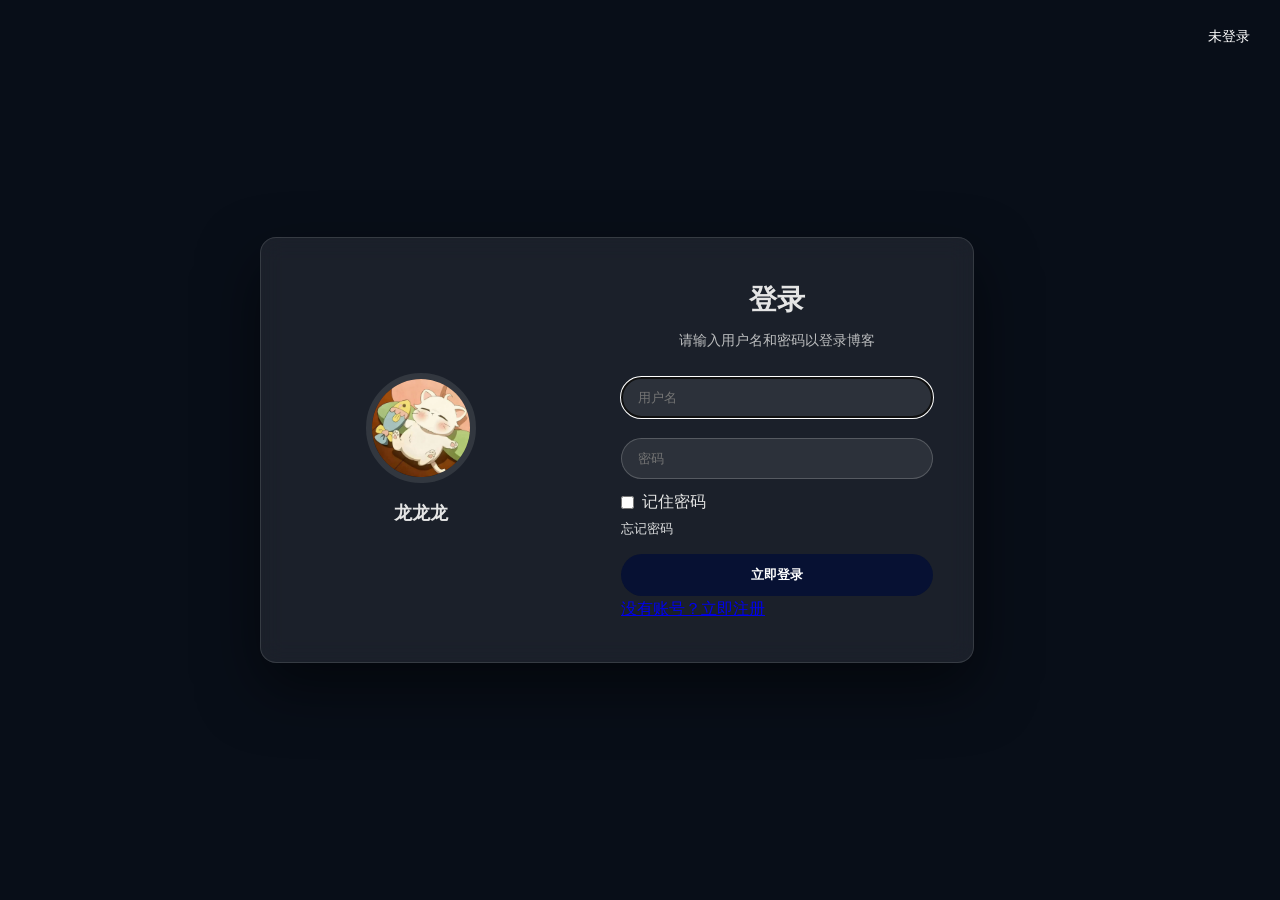
==== commit 7a736c50: "Update index.html" ====
--- a/index.html
+++ b/index.html
@@ -4,8 +4,7 @@
     <meta charset="UTF-8">
     <meta name="viewport" content="width=device-width, initial-scale=1.0">
     <title>登录到博客</title>
-    <base href="/exclusive-diary1.github.io/">
-    <link rel="stylesheet" href="css/style.css">
+    <link rel="stylesheet" href="./css/style.css">
 </head>
 <body class="login-page">
 
@@ -41,7 +40,7 @@
     </div>
 
     <!-- 可选外部脚本 -->
-    <script src="js/script.js"></script>
+    <script src="./js/script.js"></script>
 
     <!-- 登录逻辑（前端示例：本地校验，示例凭证：admin/password） -->
     <script>
